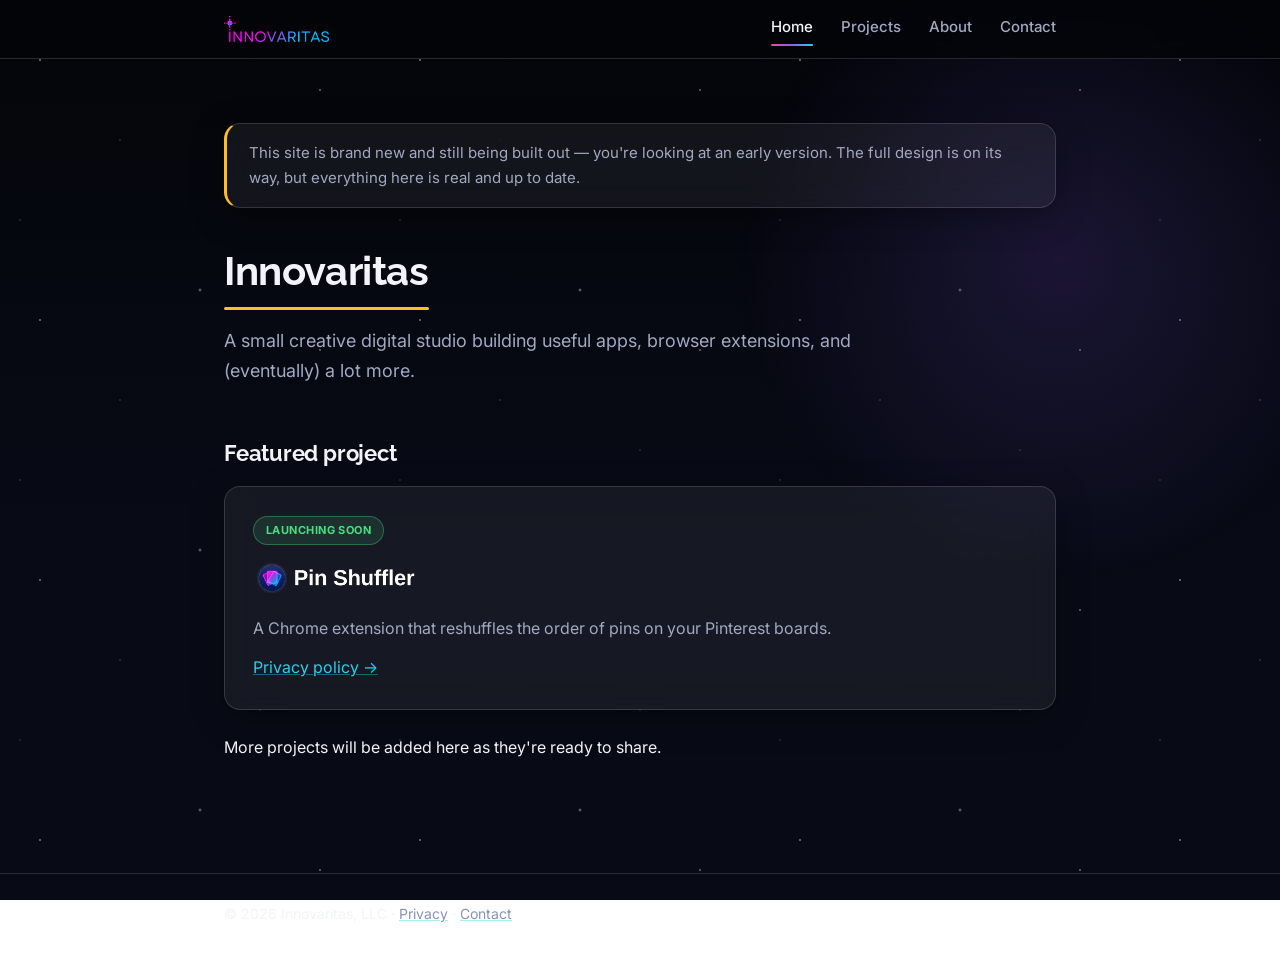
==== index.html @ 0e757f3b "chore: initial commit — Innovaritas marketing site Static site: home, about, projects, contact, and " ====
<!DOCTYPE html>
<html lang="en">
<head>
  <meta charset="UTF-8" />
  <meta name="viewport" content="width=device-width, initial-scale=1.0" />
  <meta name="description" content="Innovaritas — a small creative digital studio building apps, browser extensions, and more." />
  <title>Innovaritas</title>
  <link rel="icon" type="image/png" href="/assets/favicon-32.png" />
  <link rel="apple-touch-icon" href="/assets/favicon.png" />
  <link rel="preconnect" href="https://fonts.googleapis.com" />
  <link rel="preconnect" href="https://fonts.gstatic.com" crossorigin />
  <link href="https://fonts.googleapis.com/css2?family=Inter:wght@400;500;600;700&family=Raleway:wght@600;700;800&display=swap" rel="stylesheet" />
  <link rel="stylesheet" href="/assets/style.css" />
</head>
<body>

  <a href="#main-content" class="skip-link">Skip to main content</a>

  <header class="site-header">
    <div class="wrap">
      <a class="logo" href="/"><img src="/assets/logo.png" alt="Innovaritas" /></a>
      <nav class="site-nav">
        <a href="/" class="active" aria-current="page">Home</a>
        <a href="/projects.html">Projects</a>
        <a href="/about.html">About</a>
        <a href="/contact.html">Contact</a>
      </nav>
    </div>
  </header>

  <main id="main-content">
    <div class="wrap">

      <div class="notice">
        This site is brand new and still being built out — you're looking at an early version. The full design is on its way, but everything here is real and up to date.
      </div>

      <h1 class="hero-title">Innovaritas</h1>
      <p class="lede">A small creative digital studio building useful apps, browser extensions, and (eventually) a lot more.</p>

      <h2>Featured project</h2>
      <div class="card">
        <span class="badge live">Launching soon</span>
        <h3 class="sr-only">Pin Shuffler</h3>
        <img src="/assets/pin-shuffler-lockup.png" alt="Pin Shuffler" class="project-logo" />
        <p>A Chrome extension that reshuffles the order of pins on your Pinterest boards.</p>
        <p><a href="/privacy/pin-shuffler.html">Privacy policy →</a></p>
      </div>

      <p>More projects will be added here as they're ready to share.</p>

    </div>
  </main>

  <footer class="site-footer">
    <div class="wrap">
      <p>© 2026 Innovaritas, LLC · <a href="/privacy/pin-shuffler.html">Privacy</a> · <a href="/contact.html">Contact</a></p>
    </div>
  </footer>

</body>
</html>
---- assets/style.css ----
/* Innovaritas site stylesheet — dark / futuristic / glassmorphism theme.
   Colors and type are the confirmed brand system:
   gradient magenta -> purple -> cyan, deep navy background,
   frosted-glass cards, Raleway headings + Inter body. */

:root {
  --magenta: #ec4899;
  --purple: #8b5cf6;
  --cyan: #22d3ee;
  --grad: linear-gradient(90deg, var(--magenta), var(--purple), var(--cyan));

  --bg-top: #030509;
  --bg-bottom: #080b16;

  --yellow: #fbbf24;
  --green: #4ade80;
  --orange: #fb923c;
  --red: #f43f5e;

  --text: #f3f4fa;
  --muted: #a3a8c2;
  /* Slightly lighter than the original design-system value so footer/meta
     text still clears WCAG AA (4.5:1) contrast when it sits on a glass
     card, not just on the plain background. */
  --muted-soft: #8991b8;

  --glass-bg: rgba(255, 255, 255, 0.06);
  --glass-bg-strong: rgba(255, 255, 255, 0.09);
  --glass-border: rgba(255, 255, 255, 0.14);

  --max-width: 880px;
  --radius: 16px;
}

* {
  box-sizing: border-box;
}

html {
  scroll-behavior: smooth;
}

/* Respect the OS-level "reduce motion" preference: turn off smooth
   scrolling and hover/transition animation for anyone who has that on. */
@media (prefers-reduced-motion: reduce) {
  html {
    scroll-behavior: auto;
  }

  * {
    animation-duration: 0.001ms !important;
    animation-iteration-count: 1 !important;
    transition-duration: 0.001ms !important;
    scroll-behavior: auto !important;
  }
}

/* Visible keyboard-focus ring, styled to match the brand instead of
   relying on (and possibly fighting with) each browser's default. Only
   shows for keyboard/assistive-tech focus, not mouse clicks. */
a:focus-visible,
button:focus-visible {
  outline: 2px solid var(--cyan);
  outline-offset: 3px;
  border-radius: 2px;
}

/* "Skip to content" link: invisible until a keyboard user tabs to it,
   then it jumps straight past the header/nav to the main content. */
.skip-link {
  position: absolute;
  left: 16px;
  top: -60px;
  z-index: 100;
  background: var(--bg-bottom);
  color: var(--text);
  border: 1px solid var(--glass-border);
  padding: 10px 18px;
  border-radius: 8px;
  text-decoration: none;
  font-size: 14px;
  font-weight: 600;
  transition: top 0.2s ease;
}

.skip-link:focus {
  top: 16px;
}

body {
  margin: 0;
  font-family: "Inter", -apple-system, BlinkMacSystemFont, "Segoe UI", Roboto, sans-serif;
  color: var(--text);
  background: linear-gradient(180deg, var(--bg-top), var(--bg-bottom) 60%);
  background-attachment: fixed;
  line-height: 1.7;
  min-height: 100vh;
  position: relative;
}

/* Starfield: layered soft dots, tiled, fixed behind all content */
body::before {
  content: "";
  position: fixed;
  inset: 0;
  z-index: -1;
  pointer-events: none;
  background-image:
    radial-gradient(1.5px 1.5px at 40px 60px, rgba(255, 255, 255, 0.9), transparent),
    radial-gradient(1px 1px at 120px 140px, rgba(255, 255, 255, 0.6), transparent),
    radial-gradient(2px 2px at 200px 30px, rgba(255, 255, 255, 0.7), transparent),
    radial-gradient(1px 1px at 260px 190px, rgba(255, 255, 255, 0.5), transparent),
    radial-gradient(1.5px 1.5px at 320px 90px, rgba(255, 255, 255, 0.8), transparent),
    radial-gradient(1px 1px at 20px 220px, rgba(255, 255, 255, 0.5), transparent);
  background-repeat: repeat;
  background-size: 380px 260px;
  opacity: 0.7;
}

/* Soft gradient glow accent, purely decorative */
body::after {
  content: "";
  position: fixed;
  top: -10%;
  right: -10%;
  z-index: -1;
  width: 60vw;
  height: 60vw;
  max-width: 700px;
  max-height: 700px;
  background: radial-gradient(circle, rgba(139, 92, 246, 0.16), transparent 65%);
  pointer-events: none;
}

.wrap {
  max-width: var(--max-width);
  margin: 0 auto;
  padding: 0 24px;
}

h1, h2, h3, h4 {
  font-family: "Raleway", "Inter", sans-serif;
  font-weight: 700;
  letter-spacing: -0.01em;
  margin: 0 0 16px;
  color: var(--text);
}

/* ---------- Header ---------- */

header.site-header {
  position: sticky;
  top: 0;
  z-index: 20;
  background: rgba(3, 5, 9, 0.75);
  backdrop-filter: blur(14px);
  -webkit-backdrop-filter: blur(14px);
  border-bottom: 1px solid var(--glass-border);
}

header.site-header .wrap {
  display: flex;
  align-items: center;
  justify-content: space-between;
  flex-wrap: wrap;
  gap: 12px;
  padding-top: 14px;
  padding-bottom: 14px;
}

.logo {
  display: flex;
  align-items: center;
}

.logo img {
  height: 26px;
  width: auto;
  display: block;
}

nav.site-nav {
  display: flex;
  gap: 28px;
  flex-wrap: wrap;
}

nav.site-nav a {
  color: var(--muted);
  text-decoration: none;
  font-size: 15px;
  font-weight: 500;
  position: relative;
  padding-bottom: 4px;
  transition: color 0.2s ease;
}

nav.site-nav a:hover {
  color: var(--text);
}

nav.site-nav a.active {
  color: var(--text);
}

nav.site-nav a.active::after {
  content: "";
  position: absolute;
  left: 0;
  right: 0;
  bottom: -2px;
  height: 2px;
  border-radius: 2px;
  background: var(--grad);
}

/* ---------- Main content ---------- */

main {
  padding: 64px 0 96px;
  position: relative;
  z-index: 1;
}

h1 {
  font-size: 40px;
  line-height: 1.15;
  color: var(--text);
  display: inline-block;
  position: relative;
  padding-bottom: 16px;
}

h1::after {
  content: "";
  position: absolute;
  left: 0;
  right: 0;
  bottom: 0;
  height: 3px;
  border-radius: 2px;
  background: var(--grad);
}

/* Used only for the homepage hero title: white text, yellow underline. */
h1.hero-title {
  color: var(--text);
}

h1.hero-title::after {
  background: var(--yellow);
}

h2 {
  font-size: 22px;
  margin: 48px 0 14px;
}

h3 {
  font-size: 19px;
  margin: 0 0 8px;
}

p {
  margin: 0 0 16px;
  color: var(--text);
}

.lede {
  font-size: 18px;
  color: var(--muted);
  max-width: 60ch;
}

a {
  color: var(--cyan);
  text-decoration-color: rgba(34, 211, 238, 0.4);
}

a:hover {
  text-decoration-color: currentColor;
}

/* ---------- Glass components ---------- */

.card,
.notice {
  background: var(--glass-bg);
  border: 1px solid var(--glass-border);
  border-radius: var(--radius);
  backdrop-filter: blur(16px);
  -webkit-backdrop-filter: blur(16px);
  box-shadow: 0 8px 32px rgba(0, 0, 0, 0.35);
}

.card {
  padding: 28px;
  margin-bottom: 24px;
  transition: transform 0.2s ease, background 0.2s ease, border-color 0.2s ease;
}

.card:hover {
  background: var(--glass-bg-strong);
  border-color: rgba(255, 255, 255, 0.22);
  transform: translateY(-2px);
}

.card h3 {
  margin-top: 4px;
}

.project-logo {
  height: 38px;
  width: auto;
  display: block;
  margin: 2px 0 18px;
}

/* Visually hidden but still readable by screen readers — used when a
   heading's text is already shown as part of a logo image. */
.sr-only {
  position: absolute;
  width: 1px;
  height: 1px;
  padding: 0;
  margin: -1px;
  overflow: hidden;
  clip: rect(0, 0, 0, 0);
  white-space: nowrap;
  border: 0;
}

.card-head h3 {
  margin-top: 0;
}

.card p {
  color: var(--muted);
  margin-bottom: 12px;
}

.card p:last-child {
  margin-bottom: 0;
}

.notice {
  padding: 16px 22px;
  color: var(--muted);
  font-size: 15px;
  margin-bottom: 40px;
  border-left: 3px solid var(--yellow);
}

.badge {
  display: inline-block;
  font-size: 11px;
  font-weight: 700;
  letter-spacing: 0.04em;
  text-transform: uppercase;
  padding: 4px 12px;
  border-radius: 999px;
  margin-bottom: 12px;
  border: 1px solid transparent;
}

.badge.live {
  color: var(--green);
  background: rgba(74, 222, 128, 0.12);
  border-color: rgba(74, 222, 128, 0.35);
}

.badge.dev {
  color: var(--orange);
  background: rgba(251, 146, 60, 0.12);
  border-color: rgba(251, 146, 60, 0.35);
}

.badge.soon {
  color: var(--yellow);
  background: rgba(251, 191, 36, 0.12);
  border-color: rgba(251, 191, 36, 0.35);
}

.crumb {
  font-size: 14px;
  color: var(--muted-soft);
  margin-bottom: 24px;
}

.crumb a {
  color: var(--muted-soft);
  text-decoration: underline;
}

ul.plain {
  padding-left: 20px;
}

ul.plain li {
  margin-bottom: 8px;
  color: var(--text);
}

/* ---------- Long-form / policy content ---------- */

code {
  background: rgba(255, 255, 255, 0.08);
  padding: 1px 6px;
  border-radius: 4px;
  font-size: 0.9em;
  color: var(--text);
}

hr {
  border: none;
  border-top: 1px solid var(--glass-border);
  margin: 40px 0 20px;
}

.meta {
  color: var(--muted-soft);
  font-size: 14px;
}

.policy ul {
  padding-left: 22px;
}

.policy li {
  margin-bottom: 10px;
  color: var(--text);
}

.policy h2:first-of-type {
  margin-top: 8px;
}

/* ---------- Footer ---------- */

footer.site-footer {
  position: relative;
  z-index: 1;
  border-top: 1px solid var(--glass-border);
  padding: 28px 0;
  color: var(--muted-soft);
  font-size: 14px;
}

footer.site-footer a {
  color: var(--muted-soft);
}

footer.site-footer a:hover {
  color: var(--muted);
}

/* ---------- Responsive ---------- */

@media (max-width: 640px) {
  h1 {
    font-size: 32px;
  }

  main {
    padding: 44px 0 72px;
  }

  header.site-header .wrap {
    justify-content: center;
    text-align: center;
  }

  nav.site-nav {
    justify-content: center;
    gap: 18px;
  }
}

/* ---------- Contact form ---------- */

.contact-form .field {
  margin-bottom: 20px;
}

/* Labels use full --text rather than --muted so they stay well clear of
   the WCAG AA 4.5:1 bar against the glass card behind them. */
.contact-form label {
  display: block;
  margin-bottom: 6px;
  font-size: 14px;
  font-weight: 600;
  color: var(--text);
}

.contact-form input,
.contact-form textarea {
  width: 100%;
  box-sizing: border-box;
  padding: 12px 14px;
  font-family: inherit;
  font-size: 16px;
  line-height: 1.5;
  color: var(--text);
  background: rgba(255, 255, 255, 0.04);
  border: 1px solid var(--glass-border);
  border-radius: 10px;
  transition: border-color 0.2s ease, background 0.2s ease;
}

.contact-form textarea {
  resize: vertical;
  min-height: 140px;
}

/* --muted-soft is the lightest tone that still clears AA; anything dimmer
   makes placeholder text fail contrast on this background. */
.contact-form input::placeholder,
.contact-form textarea::placeholder {
  color: var(--muted-soft);
}

/* Plain :focus, not :focus-visible — text fields warrant a visible focus
   indicator for mouse users too, not only keyboard navigation. */
.contact-form input:focus,
.contact-form textarea:focus {
  outline: 2px solid var(--cyan);
  outline-offset: 2px;
  border-color: transparent;
  background: rgba(255, 255, 255, 0.07);
}

.btn {
  display: inline-block;
  padding: 13px 30px;
  font-family: inherit;
  font-size: 15px;
  font-weight: 700;
  color: #0b0616;
  background: var(--grad);
  border: 0;
  border-radius: 10px;
  cursor: pointer;
  transition: transform 0.2s ease, filter 0.2s ease;
}

.btn:hover {
  filter: brightness(1.1);
  transform: translateY(-2px);
}

/* Honeypot: hidden from everyone. Bots fill it in and get discarded;
   the field is also aria-hidden and untabbable in the markup so it is
   never announced to or reachable by assistive tech. */
.hp {
  display: none;
}
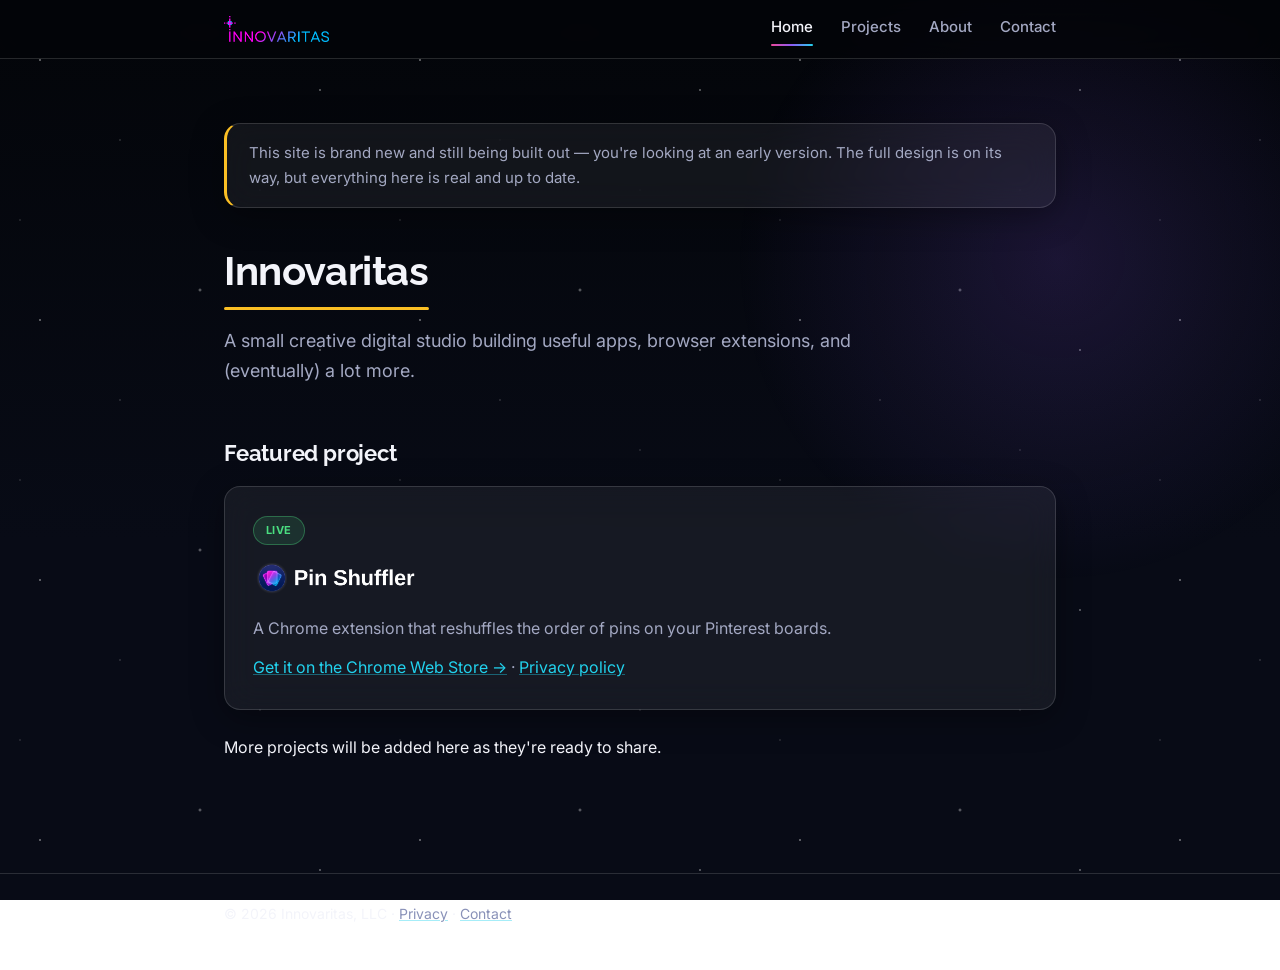
==== commit 460b839e: "Mark Pin Shuffler as live and link to the Chrome Web Store Pin Shuffler's Chrome Web Store listing i" ====
--- a/index.html
+++ b/index.html
@@ -40,11 +40,11 @@
 
       <h2>Featured project</h2>
       <div class="card">
-        <span class="badge live">Launching soon</span>
+        <span class="badge live">Live</span>
         <h3 class="sr-only">Pin Shuffler</h3>
         <img src="/assets/pin-shuffler-lockup.png" alt="Pin Shuffler" class="project-logo" />
         <p>A Chrome extension that reshuffles the order of pins on your Pinterest boards.</p>
-        <p><a href="/privacy/pin-shuffler.html">Privacy policy →</a></p>
+        <p><a href="https://chromewebstore.google.com/detail/pin-shuffler/cihfjcnmcliibgcleihgeoeennnggopk">Get it on the Chrome Web Store →</a> · <a href="/privacy/pin-shuffler.html">Privacy policy</a></p>
       </div>
 
       <p>More projects will be added here as they're ready to share.</p>
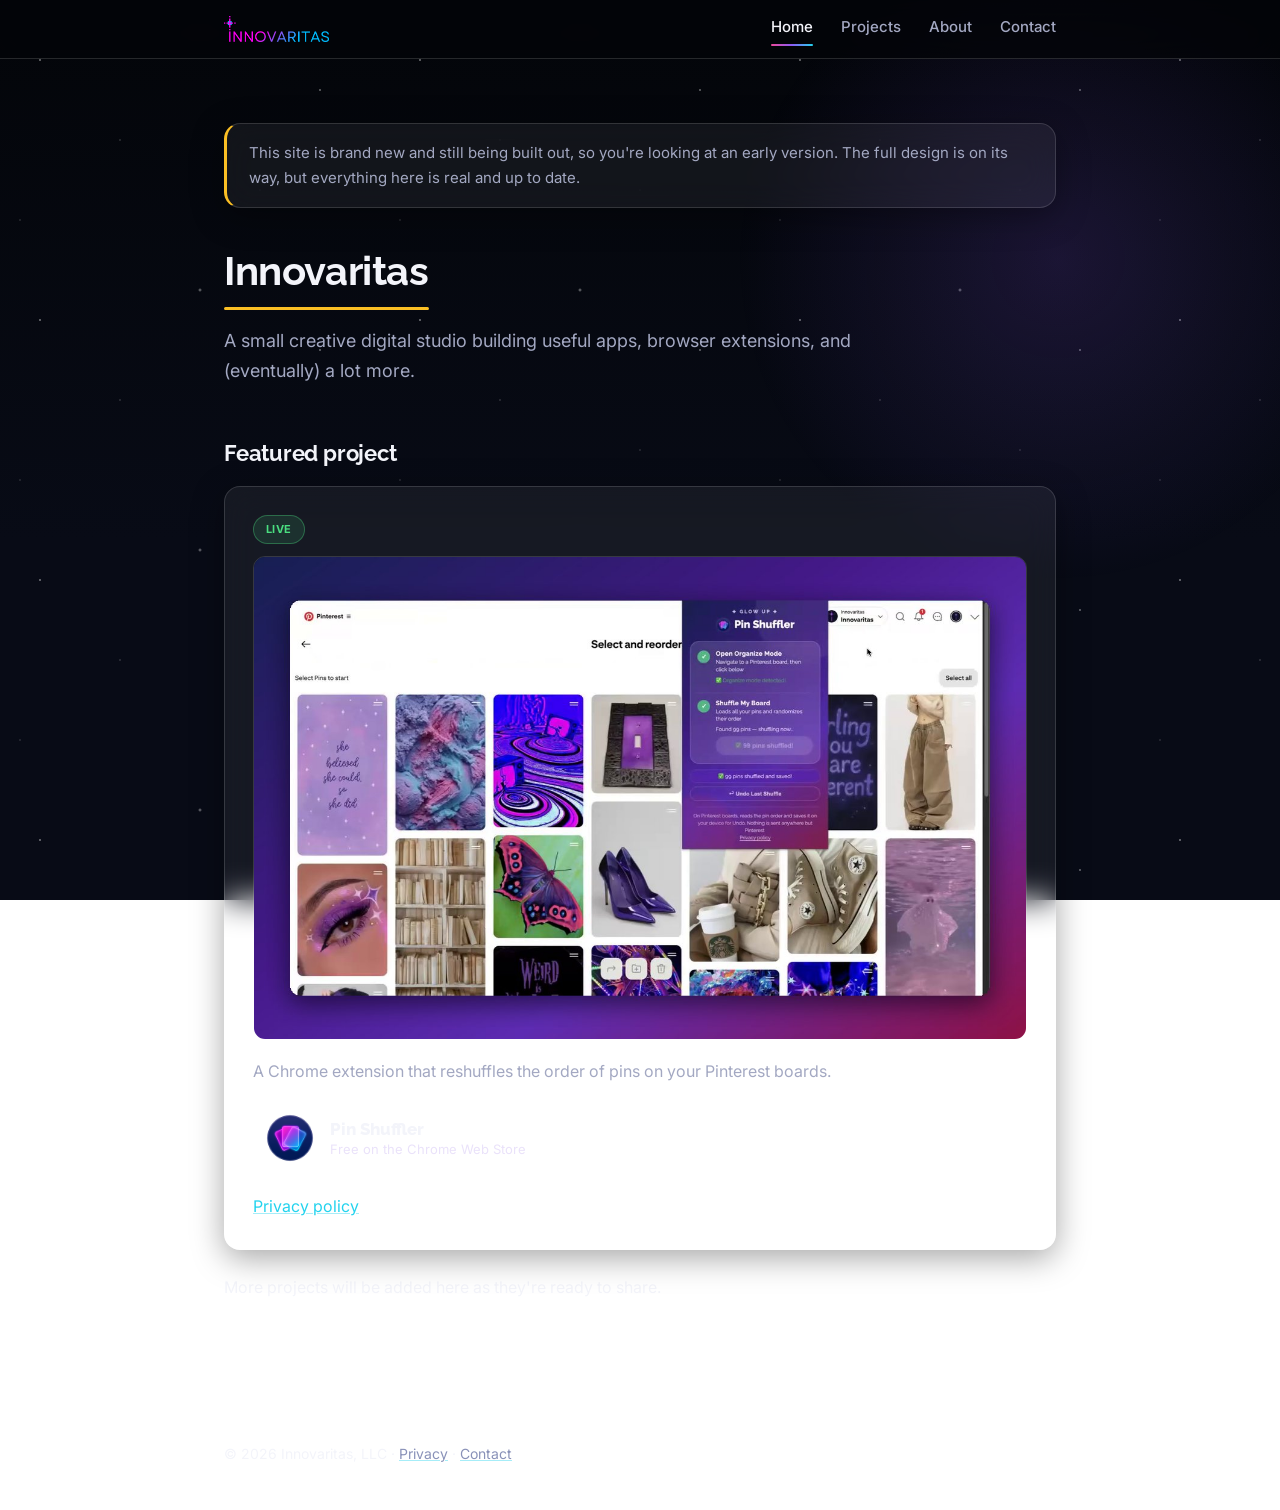
==== commit a5afb8ef: "Add Chrome Web Store CTA pill and screenshot to Pin Shuffler card; copy polish - Replace the plain w" ====
--- a/index.html
+++ b/index.html
@@ -3,7 +3,7 @@
 <head>
   <meta charset="UTF-8" />
   <meta name="viewport" content="width=device-width, initial-scale=1.0" />
-  <meta name="description" content="Innovaritas — a small creative digital studio building apps, browser extensions, and more." />
+  <meta name="description" content="Innovaritas is a small creative digital studio building apps, browser extensions, and more." />
   <title>Innovaritas</title>
   <link rel="icon" type="image/png" href="/assets/favicon-32.png" />
   <link rel="apple-touch-icon" href="/assets/favicon.png" />
@@ -32,7 +32,7 @@
     <div class="wrap">
 
       <div class="notice">
-        This site is brand new and still being built out — you're looking at an early version. The full design is on its way, but everything here is real and up to date.
+        This site is brand new and still being built out, so you're looking at an early version. The full design is on its way, but everything here is real and up to date.
       </div>
 
       <h1 class="hero-title">Innovaritas</h1>
@@ -42,9 +42,16 @@
       <div class="card">
         <span class="badge live">Live</span>
         <h3 class="sr-only">Pin Shuffler</h3>
-        <img src="/assets/pin-shuffler-lockup.png" alt="Pin Shuffler" class="project-logo" />
+        <img src="/assets/pin-shuffler-screenshot.jpg" alt="The Pin Shuffler extension open over a Pinterest board, showing a confirmation that 99 pins were shuffled and saved, with an Undo option." class="screenshot" width="1280" height="800" loading="lazy" />
         <p>A Chrome extension that reshuffles the order of pins on your Pinterest boards.</p>
-        <p><a href="https://chromewebstore.google.com/detail/pin-shuffler/cihfjcnmcliibgcleihgeoeennnggopk">Get it on the Chrome Web Store →</a> · <a href="/privacy/pin-shuffler.html">Privacy policy</a></p>
+        <a class="cta-pill" href="https://chromewebstore.google.com/detail/pin-shuffler/cihfjcnmcliibgcleihgeoeennnggopk">
+          <img src="/assets/pin-shuffler-icon.png" alt="" class="cta-pill-icon" />
+          <span class="cta-pill-text">
+            <span class="cta-pill-title">Pin Shuffler</span>
+            <span class="cta-pill-sub">Free on the Chrome Web Store</span>
+          </span>
+        </a>
+        <p><a href="/privacy/pin-shuffler.html">Privacy policy</a></p>
       </div>
 
       <p>More projects will be added here as they're ready to share.</p>
--- a/assets/style.css
+++ b/assets/style.css
@@ -316,6 +316,63 @@
   margin: 2px 0 18px;
 }
 
+/* CTA pill: glass "badge button" matching the Pin Shuffler Pinterest
+   marketing pins (icon + name + store line, rounded-full glass card). */
+.cta-pill {
+  display: inline-flex;
+  align-items: center;
+  gap: 14px;
+  padding: 10px 22px 10px 10px;
+  margin: 4px 0 18px;
+  border-radius: 999px;
+  background: rgba(255, 255, 255, 0.08);
+  border: 1px solid rgba(255, 255, 255, 0.28);
+  backdrop-filter: blur(16px);
+  -webkit-backdrop-filter: blur(16px);
+  text-decoration: none;
+  transition: background 0.2s ease, border-color 0.2s ease, transform 0.2s ease;
+}
+
+.cta-pill:hover {
+  background: rgba(255, 255, 255, 0.14);
+  border-color: rgba(255, 255, 255, 0.42);
+  transform: translateY(-2px);
+}
+
+.cta-pill-icon {
+  width: 52px;
+  height: 52px;
+  flex-shrink: 0;
+  display: block;
+}
+
+.cta-pill-text {
+  display: flex;
+  flex-direction: column;
+  line-height: 1.35;
+}
+
+.cta-pill-title {
+  font-family: "Raleway", "Inter", sans-serif;
+  font-weight: 800;
+  font-size: 17px;
+  color: var(--text);
+}
+
+.cta-pill-sub {
+  font-size: 13px;
+  color: #EAE2FA;
+}
+
+.screenshot {
+  display: block;
+  width: 100%;
+  height: auto;
+  border-radius: 12px;
+  border: 1px solid var(--glass-border);
+  margin: 4px 0 18px;
+}
+
 /* Visually hidden but still readable by screen readers — used when a
    heading's text is already shown as part of a logo image. */
 .sr-only {
@@ -352,7 +409,8 @@
 }
 
 .badge {
-  display: inline-block;
+  display: block;
+  width: fit-content;
   font-size: 11px;
   font-weight: 700;
   letter-spacing: 0.04em;
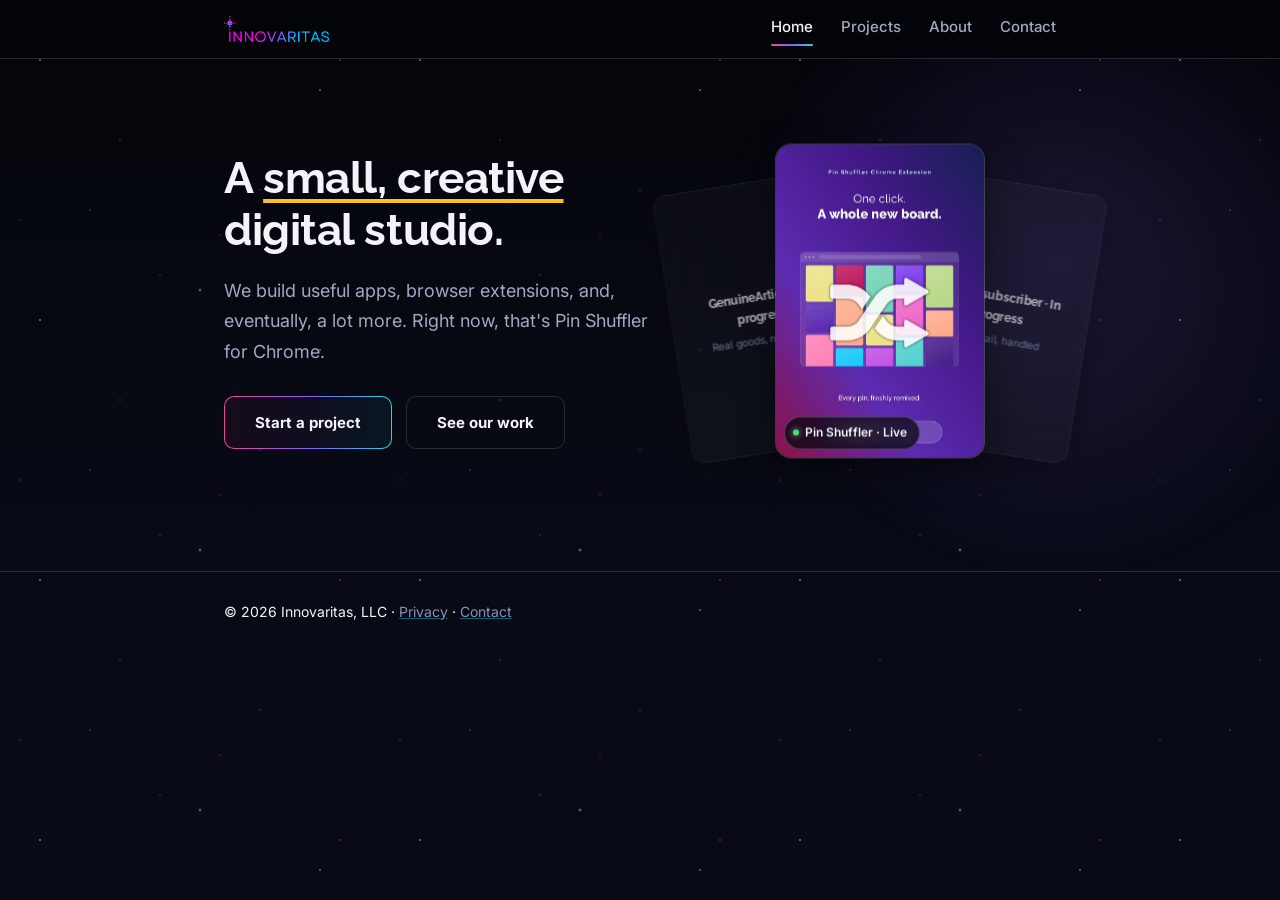
==== commit b5a4ece5: "Redesign homepage hero with interactive card switcher; site cleanup Rebuilds the homepage hero as a " ====
--- a/index.html
+++ b/index.html
@@ -31,30 +31,33 @@
   <main id="main-content">
     <div class="wrap">
 
-      <div class="notice">
-        This site is brand new and still being built out, so you're looking at an early version. The full design is on its way, but everything here is real and up to date.
-      </div>
-
-      <h1 class="hero-title">Innovaritas</h1>
-      <p class="lede">A small creative digital studio building useful apps, browser extensions, and (eventually) a lot more.</p>
-
-      <h2>Featured project</h2>
-      <div class="card">
-        <span class="badge live">Live</span>
-        <h3 class="sr-only">Pin Shuffler</h3>
-        <img src="/assets/pin-shuffler-screenshot.jpg" alt="The Pin Shuffler extension open over a Pinterest board, showing a confirmation that 99 pins were shuffled and saved, with an Undo option." class="screenshot" width="1280" height="800" loading="lazy" />
-        <p>A Chrome extension that reshuffles the order of pins on your Pinterest boards.</p>
-        <a class="cta-pill" href="https://chromewebstore.google.com/detail/pin-shuffler/cihfjcnmcliibgcleihgeoeennnggopk">
-          <img src="/assets/pin-shuffler-icon.png" alt="" class="cta-pill-icon" />
-          <span class="cta-pill-text">
-            <span class="cta-pill-title">Pin Shuffler</span>
-            <span class="cta-pill-sub">Free on the Chrome Web Store</span>
-          </span>
-        </a>
-        <p><a href="/privacy/pin-shuffler.html">Privacy policy</a></p>
-      </div>
-
-      <p>More projects will be added here as they're ready to share.</p>
+      <section class="hero-grid">
+        <div class="hero-copy">
+          <h1 class="hero-heading">A <span class="hero-underline">small, creative</span><br />digital studio.</h1>
+          <p class="lede">We build useful apps, browser extensions, and, eventually, a lot more. Right now, that's Pin Shuffler for Chrome.</p>
+          <div class="hero-cta-row">
+            <a class="btn" href="/contact.html">Start a project</a>
+            <a class="btn btn-secondary" href="/projects.html">See our work</a>
+          </div>
+        </div>
+        <div class="hero-stack" role="group" aria-label="Innovaritas projects">
+          <button type="button" class="stack-card stack-ghost" data-project="genuine-article" data-pos="left">
+            <span class="ghost-name">GenuineArticle &middot; In progress</span>
+            <span class="ghost-tagline">Real goods, not AI slop</span>
+            <span class="sr-only stack-hint">View project</span>
+          </button>
+          <button type="button" class="stack-card stack-live" data-project="pin-shuffler" data-pos="center" data-href="https://chromewebstore.google.com/detail/pin-shuffler/cihfjcnmcliibgcleihgeoeennnggopk">
+            <img src="/assets/pin-shuffler-pin.jpg" alt="" width="640" height="960" loading="lazy" />
+            <span class="stack-caption"><span class="dot"></span>Pin Shuffler &middot; Live</span>
+            <span class="sr-only stack-hint">Open project</span>
+          </button>
+          <button type="button" class="stack-card stack-ghost" data-project="the-unsubscriber" data-pos="right">
+            <span class="ghost-name">The Unsubscriber &middot; In progress</span>
+            <span class="ghost-tagline">Junk mail, handled</span>
+            <span class="sr-only stack-hint">View project</span>
+          </button>
+        </div>
+      </section>
 
     </div>
   </main>
@@ -65,5 +68,6 @@
     </div>
   </footer>
 
+  <script src="/assets/hero-stack.js" defer></script>
 </body>
 </html>
--- a/assets/style.css
+++ b/assets/style.css
@@ -111,7 +111,11 @@
     radial-gradient(2px 2px at 200px 30px, rgba(255, 255, 255, 0.7), transparent),
     radial-gradient(1px 1px at 260px 190px, rgba(255, 255, 255, 0.5), transparent),
     radial-gradient(1.5px 1.5px at 320px 90px, rgba(255, 255, 255, 0.8), transparent),
-    radial-gradient(1px 1px at 20px 220px, rgba(255, 255, 255, 0.5), transparent);
+    radial-gradient(1px 1px at 20px 220px, rgba(255, 255, 255, 0.5), transparent),
+    radial-gradient(1.5px 1.5px at 340px 60px, rgba(251, 191, 36, 0.55), transparent),
+    radial-gradient(1.5px 1.5px at 90px 210px, rgba(74, 222, 128, 0.5), transparent),
+    radial-gradient(1.5px 1.5px at 220px 235px, rgba(236, 72, 153, 0.45), transparent),
+    radial-gradient(1.5px 1.5px at 160px 15px, rgba(34, 211, 238, 0.45), transparent);
   background-repeat: repeat;
   background-size: 380px 260px;
   opacity: 0.7;
@@ -242,15 +246,6 @@
   background: var(--grad);
 }
 
-/* Used only for the homepage hero title: white text, yellow underline. */
-h1.hero-title {
-  color: var(--text);
-}
-
-h1.hero-title::after {
-  background: var(--yellow);
-}
-
 h2 {
   font-size: 22px;
   margin: 48px 0 14px;
@@ -283,8 +278,7 @@
 
 /* ---------- Glass components ---------- */
 
-.card,
-.notice {
+.card {
   background: var(--glass-bg);
   border: 1px solid var(--glass-border);
   border-radius: var(--radius);
@@ -400,14 +394,6 @@
   margin-bottom: 0;
 }
 
-.notice {
-  padding: 16px 22px;
-  color: var(--muted);
-  font-size: 15px;
-  margin-bottom: 40px;
-  border-left: 3px solid var(--yellow);
-}
-
 .badge {
   display: block;
   width: fit-content;
@@ -512,6 +498,243 @@
   color: var(--muted);
 }
 
+/* ---------- Homepage hero ---------- */
+
+.hero-grid {
+  display: grid;
+  grid-template-columns: 1.1fr 0.9fr;
+  gap: 48px;
+  align-items: center;
+  padding: 8px 0 4px;
+}
+
+.hero-copy .hero-heading {
+  display: block;
+  font-size: 44px;
+  line-height: 1.18;
+  padding-bottom: 0;
+  margin-bottom: 20px;
+}
+
+.hero-copy .hero-heading::after {
+  content: none;
+}
+
+.hero-underline {
+  text-decoration: underline;
+  text-decoration-color: var(--yellow);
+  text-decoration-thickness: 4px;
+  text-underline-offset: 6px;
+}
+
+.hero-copy .lede {
+  max-width: 46ch;
+  margin-bottom: 28px;
+}
+
+.hero-cta-row {
+  display: flex;
+  flex-wrap: wrap;
+  gap: 14px;
+}
+
+.hero-cta-row .btn {
+  background:
+    linear-gradient(rgba(5, 7, 14, 0.92), rgba(5, 7, 14, 0.92)) padding-box,
+    var(--grad) border-box;
+  border: 1px solid transparent;
+  color: var(--text);
+}
+
+.hero-cta-row .btn:hover {
+  filter: none;
+  box-shadow: 0 10px 26px -10px rgba(139, 92, 246, 0.55);
+}
+
+.hero-cta-row .btn-secondary {
+  background: transparent;
+  border: 1px solid var(--glass-border);
+  color: var(--text);
+}
+
+.hero-cta-row .btn-secondary:hover {
+  filter: none;
+  background: rgba(255, 255, 255, 0.08);
+  border-color: rgba(255, 255, 255, 0.32);
+}
+
+/* Card stack: Pin Shuffler (live) starts centered, with the two
+   "in progress" placeholders fanned one on each side, like a hand of
+   cards. Every card is a real <button> — click (or Tab + Enter/Space) a
+   side card to bring it to the center; click the centered card again to
+   open its project, for the one card that has somewhere to go. Layout
+   defaults (data-pos) are set directly in the HTML too, so the fan still
+   looks right even if hero-stack.js fails to load; only the click
+   interaction depends on the script. */
+.hero-stack {
+  position: relative;
+  height: 340px;
+}
+
+.stack-card {
+  position: absolute;
+  top: 50%;
+  left: 50%;
+  width: 210px;
+  aspect-ratio: 2 / 3;
+  margin: 0;
+  padding: 24px;
+  border-radius: var(--radius);
+  border: 1px solid var(--glass-border);
+  background: var(--glass-bg);
+  backdrop-filter: blur(16px);
+  -webkit-backdrop-filter: blur(16px);
+  box-shadow: 0 12px 36px rgba(0, 0, 0, 0.4);
+  font: inherit;
+  color: inherit;
+  text-align: center;
+  cursor: pointer;
+  transition: transform 0.4s cubic-bezier(0.2, 0.8, 0.2, 1), opacity 0.3s ease;
+}
+
+.stack-card:focus-visible {
+  outline: 2px solid var(--cyan);
+  outline-offset: 3px;
+  border-radius: var(--radius);
+}
+
+.stack-card[data-pos="center"] {
+  transform: translate(-50%, -50%) rotate(0deg) scale(1);
+  z-index: 3;
+  opacity: 1;
+}
+
+.stack-card[data-pos="center"]:not([data-href]) {
+  cursor: default;
+}
+
+.stack-card[data-pos="left"] {
+  transform: translate(-50%, -50%) translate(-118px, 16px) rotate(-9deg) scale(0.86);
+  z-index: 1;
+  opacity: 0.75;
+}
+
+.stack-card[data-pos="right"] {
+  transform: translate(-50%, -50%) translate(118px, 16px) rotate(9deg) scale(0.86);
+  z-index: 1;
+  opacity: 0.75;
+}
+
+.stack-card[data-pos="left"]:hover,
+.stack-card[data-pos="right"]:hover,
+.stack-card[data-pos="left"]:focus-visible,
+.stack-card[data-pos="right"]:focus-visible {
+  opacity: 1;
+}
+
+.stack-live {
+  padding: 0;
+  overflow: hidden;
+}
+
+.stack-live img {
+  display: block;
+  width: 100%;
+  height: 100%;
+  object-fit: cover;
+}
+
+.stack-ghost {
+  display: flex;
+  flex-direction: column;
+  align-items: center;
+  justify-content: center;
+  gap: 6px;
+  border-style: dashed;
+  background: rgba(255, 255, 255, 0.03);
+}
+
+.stack-caption {
+  position: absolute;
+  left: 8px;
+  bottom: 8px;
+  display: inline-flex;
+  align-items: center;
+  gap: 6px;
+  padding: 5px 12px 5px 8px;
+  border-radius: 999px;
+  background: rgba(3, 5, 9, 0.72);
+  border: 1px solid rgba(255, 255, 255, 0.22);
+  backdrop-filter: blur(8px);
+  -webkit-backdrop-filter: blur(8px);
+  font-size: 12px;
+  font-weight: 600;
+  color: var(--text);
+}
+
+.stack-caption .dot {
+  width: 6px;
+  height: 6px;
+  border-radius: 50%;
+  background: var(--green);
+  box-shadow: 0 0 6px var(--green);
+}
+
+.ghost-name {
+  font-family: "Raleway", "Inter", sans-serif;
+  font-weight: 700;
+  font-size: 14px;
+  color: var(--text);
+}
+
+.ghost-tagline {
+  font-size: 12px;
+  color: var(--muted-soft);
+  line-height: 1.4;
+}
+
+@media (max-width: 760px) {
+  .hero-grid {
+    grid-template-columns: 1fr;
+    gap: 40px;
+  }
+
+  .hero-copy .hero-heading {
+    font-size: 34px;
+  }
+
+  .hero-stack {
+    height: 300px;
+  }
+
+  .stack-card {
+    width: 170px;
+  }
+
+  .stack-card[data-pos="left"] {
+    transform: translate(-50%, -50%) translate(-88px, 14px) rotate(-9deg) scale(0.86);
+  }
+
+  .stack-card[data-pos="right"] {
+    transform: translate(-50%, -50%) translate(88px, 14px) rotate(9deg) scale(0.86);
+  }
+}
+
+/* Narrow phones (and any browser zoomed in enough to reach an equivalent
+   width, per WCAG's 320px reflow checkpoint): the 760px breakpoint's fan
+   spread pushes the outer two cards partly off-screen below ~355px wide.
+   Pull the side cards in closer so all three stay fully on screen, without
+   changing anything above this width. */
+@media (max-width: 380px) {
+  .stack-card[data-pos="left"] {
+    transform: translate(-50%, -50%) translate(-64px, 14px) rotate(-9deg) scale(0.86);
+  }
+
+  .stack-card[data-pos="right"] {
+    transform: translate(-50%, -50%) translate(64px, 14px) rotate(9deg) scale(0.86);
+  }
+}
+
 /* ---------- Responsive ---------- */
 
 @media (max-width: 640px) {
@@ -598,6 +821,7 @@
   border: 0;
   border-radius: 10px;
   cursor: pointer;
+  text-decoration: none;
   transition: transform 0.2s ease, filter 0.2s ease;
 }
 
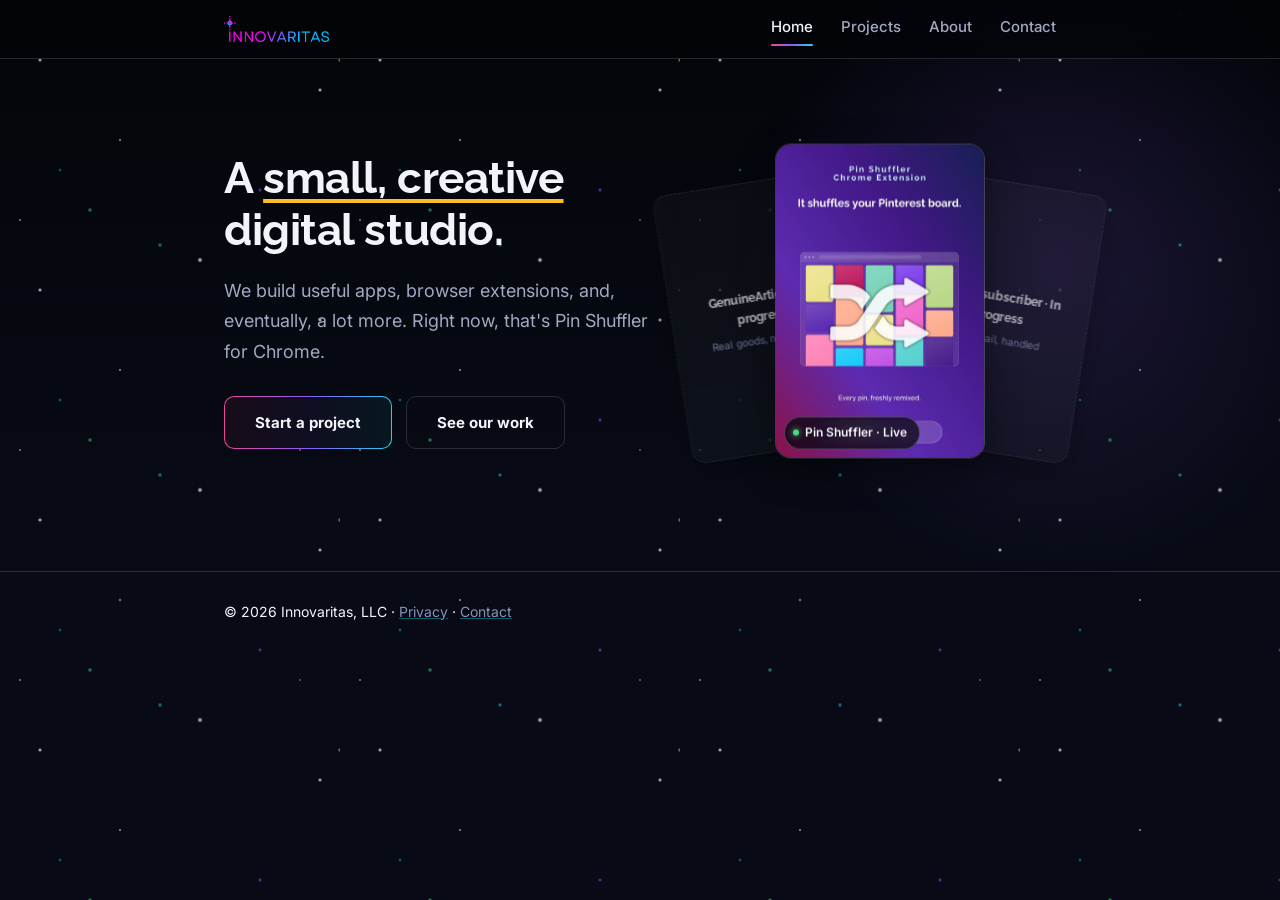
==== commit d24c2bd1: "Fix favicon: transparent corners, crisp small sizes, add favicon.ico and apple-touch-icon Replace th" ====
--- a/index.html
+++ b/index.html
@@ -5,8 +5,10 @@
   <meta name="viewport" content="width=device-width, initial-scale=1.0" />
   <meta name="description" content="Innovaritas is a small creative digital studio building apps, browser extensions, and more." />
   <title>Innovaritas</title>
-  <link rel="icon" type="image/png" href="/assets/favicon-32.png" />
-  <link rel="apple-touch-icon" href="/assets/favicon.png" />
+  <link rel="icon" href="/favicon.ico?v=2" sizes="16x16 32x32 48x48" />
+  <link rel="icon" type="image/png" href="/assets/favicon-32.png?v=2" sizes="32x32" />
+  <link rel="icon" type="image/png" href="/assets/favicon.png?v=2" sizes="512x512" />
+  <link rel="apple-touch-icon" href="/assets/apple-touch-icon.png?v=2" />
   <link rel="preconnect" href="https://fonts.googleapis.com" />
   <link rel="preconnect" href="https://fonts.gstatic.com" crossorigin />
   <link href="https://fonts.googleapis.com/css2?family=Inter:wght@400;500;600;700&family=Raleway:wght@600;700;800&display=swap" rel="stylesheet" />
--- a/assets/style.css
+++ b/assets/style.css
@@ -106,19 +106,21 @@
   z-index: -1;
   pointer-events: none;
   background-image:
-    radial-gradient(1.5px 1.5px at 40px 60px, rgba(255, 255, 255, 0.9), transparent),
-    radial-gradient(1px 1px at 120px 140px, rgba(255, 255, 255, 0.6), transparent),
-    radial-gradient(2px 2px at 200px 30px, rgba(255, 255, 255, 0.7), transparent),
-    radial-gradient(1px 1px at 260px 190px, rgba(255, 255, 255, 0.5), transparent),
-    radial-gradient(1.5px 1.5px at 320px 90px, rgba(255, 255, 255, 0.8), transparent),
-    radial-gradient(1px 1px at 20px 220px, rgba(255, 255, 255, 0.5), transparent),
-    radial-gradient(1.5px 1.5px at 340px 60px, rgba(251, 191, 36, 0.55), transparent),
-    radial-gradient(1.5px 1.5px at 90px 210px, rgba(74, 222, 128, 0.5), transparent),
-    radial-gradient(1.5px 1.5px at 220px 235px, rgba(236, 72, 153, 0.45), transparent),
-    radial-gradient(1.5px 1.5px at 160px 15px, rgba(34, 211, 238, 0.45), transparent);
+    radial-gradient(2.2px 2.2px at 40px 60px, rgba(255, 255, 255, 1), transparent),
+    radial-gradient(1.6px 1.6px at 120px 140px, rgba(255, 255, 255, 0.85), transparent),
+    radial-gradient(2.8px 2.8px at 200px 30px, rgba(255, 255, 255, 0.95), transparent),
+    radial-gradient(2.2px 2.2px at 260px 190px, rgba(139, 92, 246, 0.8), transparent),
+    radial-gradient(2.2px 2.2px at 320px 90px, rgba(255, 255, 255, 1), transparent),
+    radial-gradient(1.6px 1.6px at 20px 220px, rgba(255, 255, 255, 0.75), transparent),
+    radial-gradient(1.8px 1.8px at 60px 170px, rgba(34, 211, 238, 0.7), transparent),
+    radial-gradient(1.4px 1.4px at 300px 220px, rgba(255, 255, 255, 0.6), transparent),
+    radial-gradient(2.4px 2.4px at 340px 60px, rgba(251, 191, 36, 0.85), transparent),
+    radial-gradient(2.4px 2.4px at 90px 210px, rgba(74, 222, 128, 0.8), transparent),
+    radial-gradient(2.4px 2.4px at 220px 235px, rgba(236, 72, 153, 0.75), transparent),
+    radial-gradient(2.4px 2.4px at 160px 15px, rgba(34, 211, 238, 0.75), transparent);
   background-repeat: repeat;
-  background-size: 380px 260px;
-  opacity: 0.7;
+  background-size: 340px 230px;
+  opacity: 0.9;
 }
 
 /* Soft gradient glow accent, purely decorative */
@@ -774,6 +776,7 @@
 }
 
 .contact-form input,
+.contact-form select,
 .contact-form textarea {
   width: 100%;
   box-sizing: border-box;
@@ -788,6 +791,24 @@
   transition: border-color 0.2s ease, background 0.2s ease;
 }
 
+/* Native dropdown with a custom arrow. color-scheme: dark keeps the open
+   list readable in dark mode; the option colors cover browsers that ignore it. */
+.contact-form select {
+  appearance: none;
+  -webkit-appearance: none;
+  color-scheme: dark;
+  padding-right: 42px;
+  cursor: pointer;
+  background-image: url("data:image/svg+xml,%3Csvg xmlns='http://www.w3.org/2000/svg' width='14' height='9' viewBox='0 0 14 9' fill='none' stroke='%23f3f4fa' stroke-width='2' stroke-linecap='round' stroke-linejoin='round'%3E%3Cpath d='M1 1.5l6 6 6-6'/%3E%3C/svg%3E");
+  background-repeat: no-repeat;
+  background-position: right 16px center;
+}
+
+.contact-form select option {
+  background: #0d1120;
+  color: var(--text);
+}
+
 .contact-form textarea {
   resize: vertical;
   min-height: 140px;
@@ -803,6 +824,7 @@
 /* Plain :focus, not :focus-visible — text fields warrant a visible focus
    indicator for mouse users too, not only keyboard navigation. */
 .contact-form input:focus,
+.contact-form select:focus,
 .contact-form textarea:focus {
   outline: 2px solid var(--cyan);
   outline-offset: 2px;
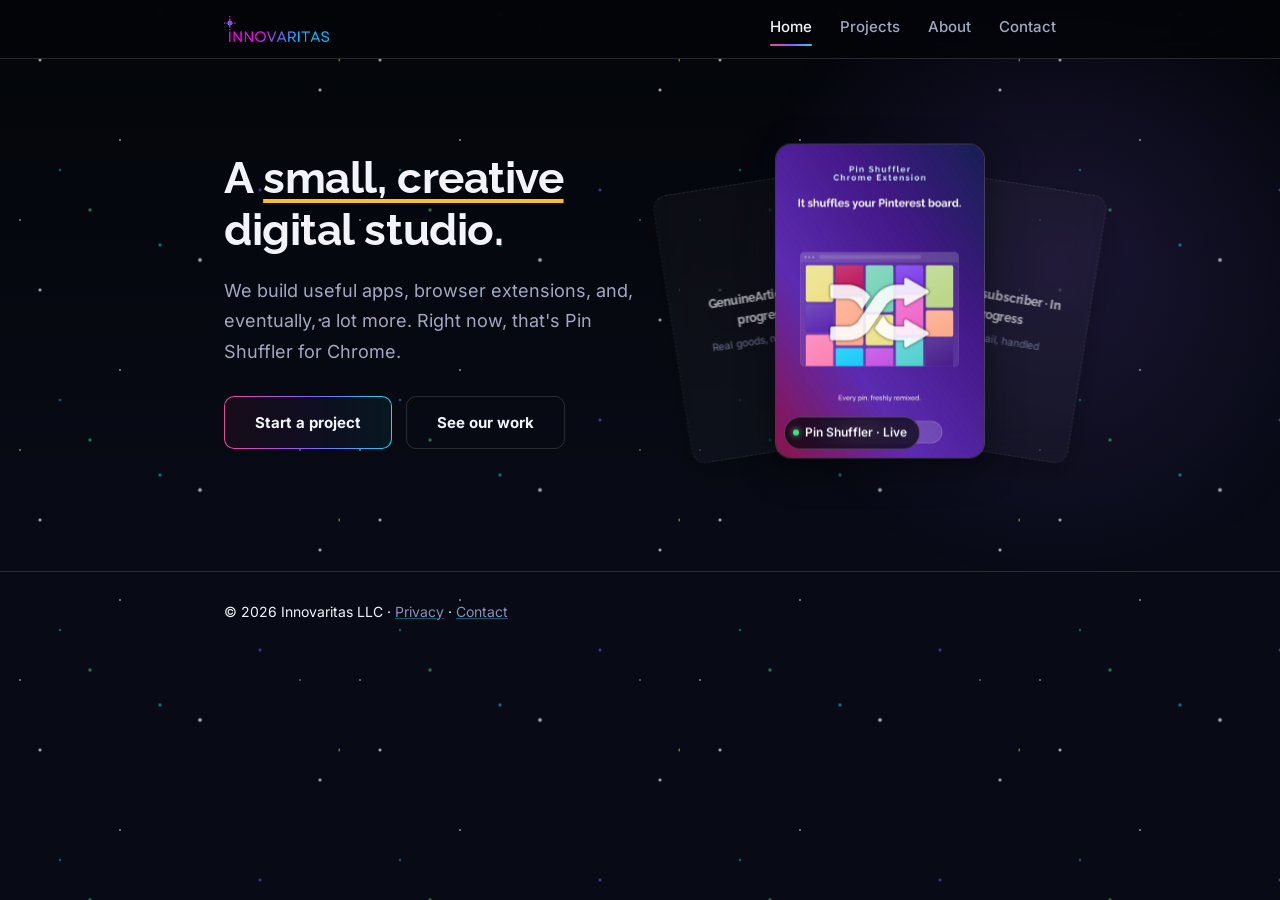
==== commit 119f48ad: "Add privacy policy pages, self-host fonts, and update footers - Add /privacy/ index, website policy," ====
--- a/index.html
+++ b/index.html
@@ -9,9 +9,6 @@
   <link rel="icon" type="image/png" href="/assets/favicon-32.png?v=2" sizes="32x32" />
   <link rel="icon" type="image/png" href="/assets/favicon.png?v=2" sizes="512x512" />
   <link rel="apple-touch-icon" href="/assets/apple-touch-icon.png?v=2" />
-  <link rel="preconnect" href="https://fonts.googleapis.com" />
-  <link rel="preconnect" href="https://fonts.gstatic.com" crossorigin />
-  <link href="https://fonts.googleapis.com/css2?family=Inter:wght@400;500;600;700&family=Raleway:wght@600;700;800&display=swap" rel="stylesheet" />
   <link rel="stylesheet" href="/assets/style.css" />
 </head>
 <body>
@@ -66,7 +63,7 @@
 
   <footer class="site-footer">
     <div class="wrap">
-      <p>© 2026 Innovaritas, LLC · <a href="/privacy/pin-shuffler.html">Privacy</a> · <a href="/contact.html">Contact</a></p>
+      <p>© 2026 Innovaritas LLC · <a href="/privacy/">Privacy</a> · <a href="/contact.html">Contact</a></p>
     </div>
   </footer>
 
--- a/assets/style.css
+++ b/assets/style.css
@@ -2,6 +2,65 @@
    Colors and type are the confirmed brand system:
    gradient magenta -> purple -> cyan, deep navy background,
    frosted-glass cards, Raleway headings + Inter body. */
+
+/* Self-hosted fonts (latin subset, from Fontsource 5.3.0). Licenses: assets/fonts/*-OFL-LICENSE.txt */
+@font-face {
+  font-family: "Inter";
+  font-style: normal;
+  font-weight: 400;
+  font-display: swap;
+  src: url("/assets/fonts/inter-latin-400-normal.woff2") format("woff2");
+  unicode-range: U+0000-00FF,U+0131,U+0152-0153,U+02BB-02BC,U+02C6,U+02DA,U+02DC,U+0304,U+0308,U+0329,U+2000-206F,U+20AC,U+2122,U+2191,U+2193,U+2212,U+2215,U+FEFF,U+FFFD;
+}
+@font-face {
+  font-family: "Inter";
+  font-style: normal;
+  font-weight: 500;
+  font-display: swap;
+  src: url("/assets/fonts/inter-latin-500-normal.woff2") format("woff2");
+  unicode-range: U+0000-00FF,U+0131,U+0152-0153,U+02BB-02BC,U+02C6,U+02DA,U+02DC,U+0304,U+0308,U+0329,U+2000-206F,U+20AC,U+2122,U+2191,U+2193,U+2212,U+2215,U+FEFF,U+FFFD;
+}
+@font-face {
+  font-family: "Inter";
+  font-style: normal;
+  font-weight: 600;
+  font-display: swap;
+  src: url("/assets/fonts/inter-latin-600-normal.woff2") format("woff2");
+  unicode-range: U+0000-00FF,U+0131,U+0152-0153,U+02BB-02BC,U+02C6,U+02DA,U+02DC,U+0304,U+0308,U+0329,U+2000-206F,U+20AC,U+2122,U+2191,U+2193,U+2212,U+2215,U+FEFF,U+FFFD;
+}
+@font-face {
+  font-family: "Inter";
+  font-style: normal;
+  font-weight: 700;
+  font-display: swap;
+  src: url("/assets/fonts/inter-latin-700-normal.woff2") format("woff2");
+  unicode-range: U+0000-00FF,U+0131,U+0152-0153,U+02BB-02BC,U+02C6,U+02DA,U+02DC,U+0304,U+0308,U+0329,U+2000-206F,U+20AC,U+2122,U+2191,U+2193,U+2212,U+2215,U+FEFF,U+FFFD;
+}
+@font-face {
+  font-family: "Raleway";
+  font-style: normal;
+  font-weight: 600;
+  font-display: swap;
+  src: url("/assets/fonts/raleway-latin-600-normal.woff2") format("woff2");
+  unicode-range: U+0000-00FF,U+0131,U+0152-0153,U+02BB-02BC,U+02C6,U+02DA,U+02DC,U+0304,U+0308,U+0329,U+2000-206F,U+20AC,U+2122,U+2191,U+2193,U+2212,U+2215,U+FEFF,U+FFFD;
+}
+@font-face {
+  font-family: "Raleway";
+  font-style: normal;
+  font-weight: 700;
+  font-display: swap;
+  src: url("/assets/fonts/raleway-latin-700-normal.woff2") format("woff2");
+  unicode-range: U+0000-00FF,U+0131,U+0152-0153,U+02BB-02BC,U+02C6,U+02DA,U+02DC,U+0304,U+0308,U+0329,U+2000-206F,U+20AC,U+2122,U+2191,U+2193,U+2212,U+2215,U+FEFF,U+FFFD;
+}
+@font-face {
+  font-family: "Raleway";
+  font-style: normal;
+  font-weight: 800;
+  font-display: swap;
+  src: url("/assets/fonts/raleway-latin-800-normal.woff2") format("woff2");
+  unicode-range: U+0000-00FF,U+0131,U+0152-0153,U+02BB-02BC,U+02C6,U+02DA,U+02DC,U+0304,U+0308,U+0329,U+2000-206F,U+20AC,U+2122,U+2191,U+2193,U+2212,U+2215,U+FEFF,U+FFFD;
+}
+
 
 :root {
   --magenta: #ec4899;
@@ -468,7 +527,8 @@
   font-size: 14px;
 }
 
-.policy ul {
+.policy ul,
+.policy ol {
   padding-left: 22px;
 }
 
@@ -858,3 +918,14 @@
 .hp {
   display: none;
 }
+
+/* Short privacy note above the contact form's submit button. */
+.contact-form .form-note {
+  margin: 4px 0 16px;
+  font-size: 14px;
+  color: var(--muted);
+}
+.contact-form .form-note a {
+  color: var(--text);
+  text-decoration: underline;
+}
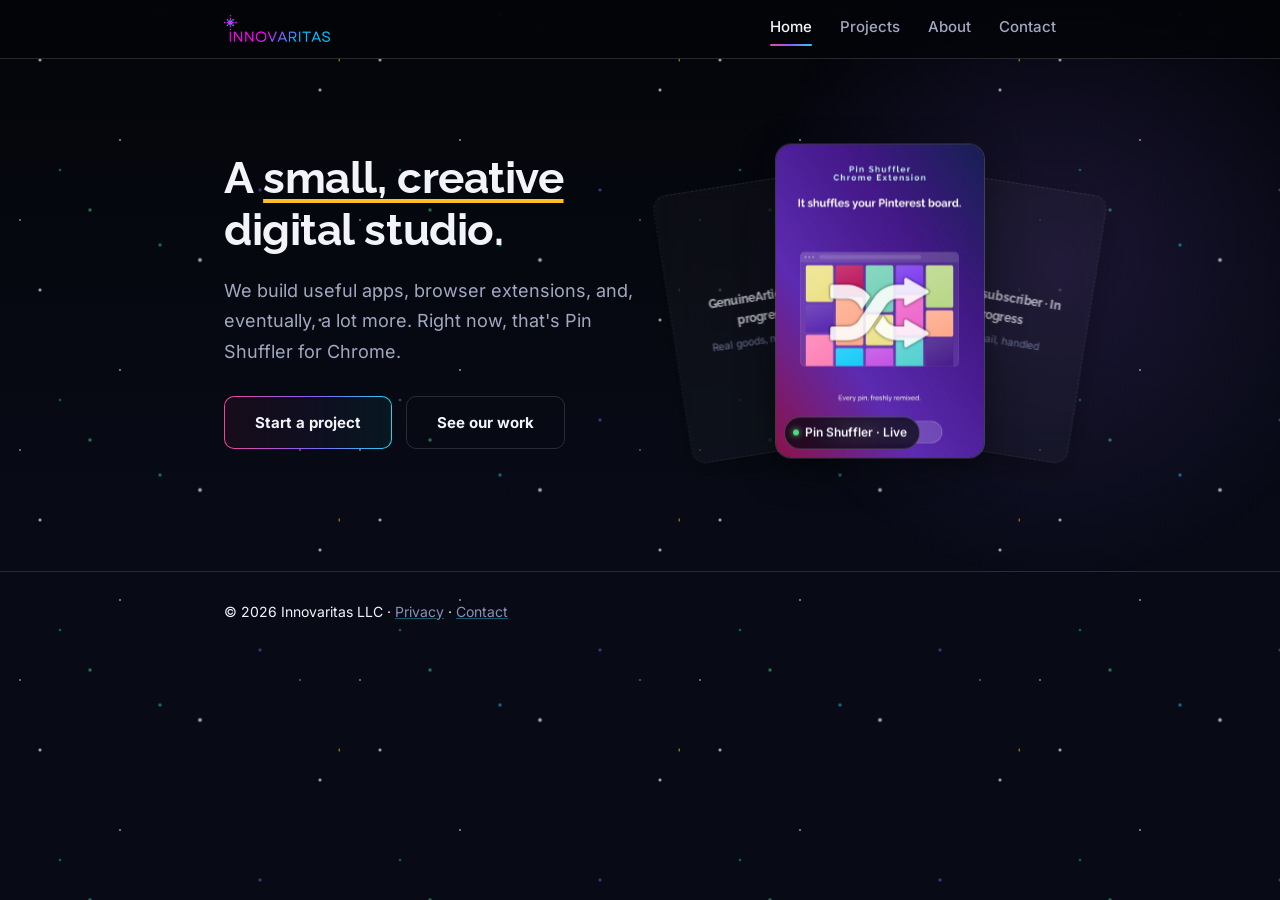
==== commit ca95f4e9: "Update logo and favicons with rebuilt sparkle - Replace logo.png (832x216), favicon.png, favicon-32." ====
--- a/index.html
+++ b/index.html
@@ -5,10 +5,10 @@
   <meta name="viewport" content="width=device-width, initial-scale=1.0" />
   <meta name="description" content="Innovaritas is a small creative digital studio building apps, browser extensions, and more." />
   <title>Innovaritas</title>
-  <link rel="icon" href="/favicon.ico?v=2" sizes="16x16 32x32 48x48" />
-  <link rel="icon" type="image/png" href="/assets/favicon-32.png?v=2" sizes="32x32" />
-  <link rel="icon" type="image/png" href="/assets/favicon.png?v=2" sizes="512x512" />
-  <link rel="apple-touch-icon" href="/assets/apple-touch-icon.png?v=2" />
+  <link rel="icon" href="/favicon.ico?v=3" sizes="16x16 32x32 48x48" />
+  <link rel="icon" type="image/png" href="/assets/favicon-32.png?v=3" sizes="32x32" />
+  <link rel="icon" type="image/png" href="/assets/favicon.png?v=3" sizes="512x512" />
+  <link rel="apple-touch-icon" href="/assets/apple-touch-icon.png?v=3" />
   <link rel="stylesheet" href="/assets/style.css" />
 </head>
 <body>
@@ -17,7 +17,7 @@
 
   <header class="site-header">
     <div class="wrap">
-      <a class="logo" href="/"><img src="/assets/logo.png" alt="Innovaritas" /></a>
+      <a class="logo" href="/"><img src="/assets/logo.png?v=3" alt="Innovaritas" /></a>
       <nav class="site-nav">
         <a href="/" class="active" aria-current="page">Home</a>
         <a href="/projects.html">Projects</a>
--- a/assets/style.css
+++ b/assets/style.css
@@ -236,10 +236,13 @@
 .logo {
   display: flex;
   align-items: center;
+  /* Keeps the header the same height now that logo.png is taller (the
+     extra height is the sparkle, which may overhang slightly). */
+  height: 26px;
 }
 
 .logo img {
-  height: 26px;
+  height: 27.4px;
   width: auto;
   display: block;
 }
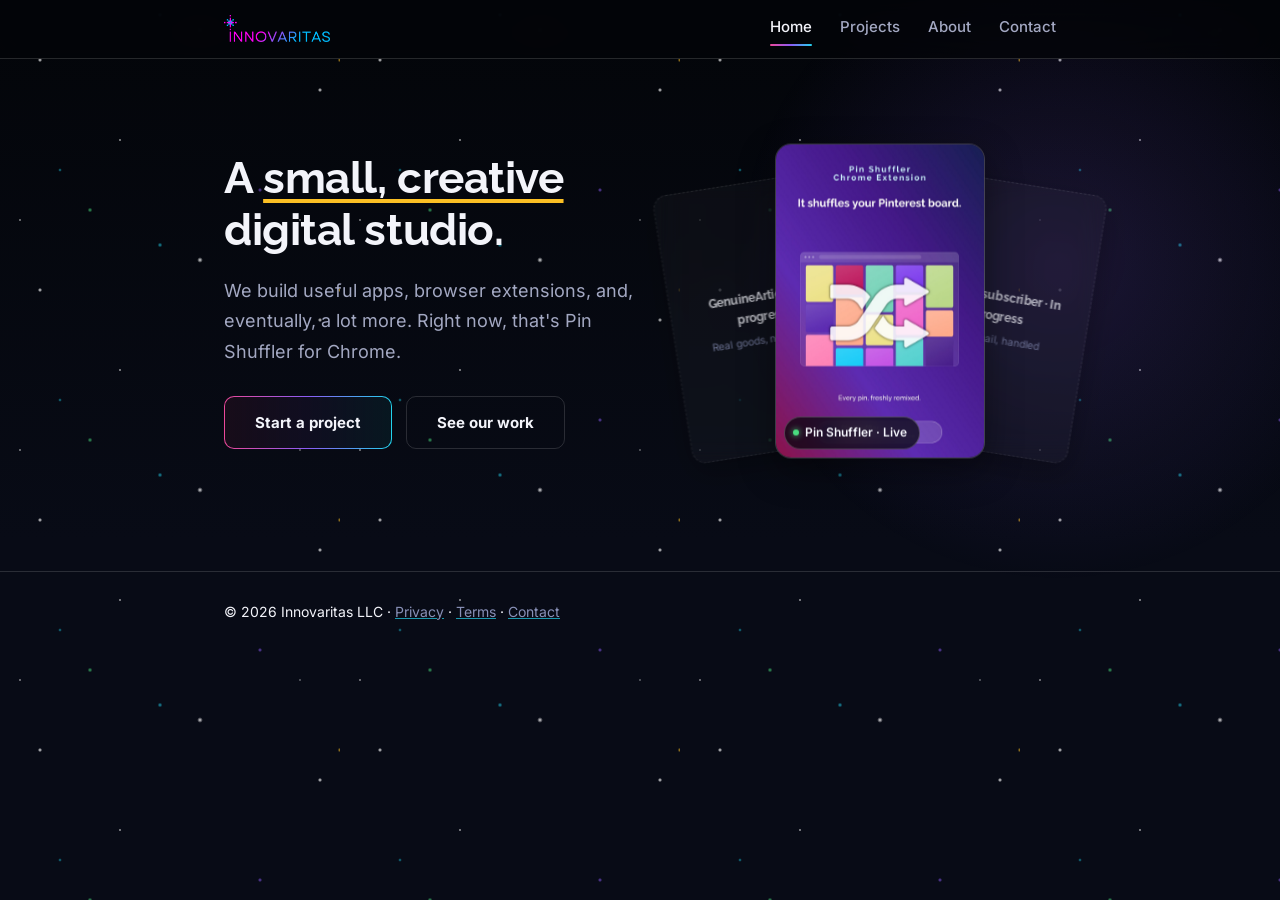
==== commit efe1a1ee: "Initial commit: Innovaritas website Co-Authored-By: Claude Sonnet 5.5 <noreply@anthropic.com>" ====
--- a/index.html
+++ b/index.html
@@ -63,7 +63,7 @@
 
   <footer class="site-footer">
     <div class="wrap">
-      <p>© 2026 Innovaritas LLC · <a href="/privacy/">Privacy</a> · <a href="/contact.html">Contact</a></p>
+      <p>© 2026 Innovaritas LLC · <a href="/privacy/">Privacy</a> · <a href="/terms/">Terms</a> · <a href="/contact.html">Contact</a></p>
     </div>
   </footer>
 
--- a/assets/style.css
+++ b/assets/style.css
@@ -333,7 +333,7 @@
 
 a {
   color: var(--cyan);
-  text-decoration-color: rgba(34, 211, 238, 0.4);
+  text-decoration-color: rgba(34, 211, 238, 0.7);
 }
 
 a:hover {
@@ -537,10 +537,17 @@
 
 .policy li {
   margin-bottom: 10px;
-  color: var(--text);
-}
-
-.policy h2:first-of-type {
+  color: var(--muted);
+}
+
+/* Bold lead-ins in list items stay bright so they still stand out. */
+.policy li strong {
+  color: var(--text);
+}
+
+/* Tight spacing only when a section heading sits directly under the page
+   title. After an intro paragraph, headings keep their normal spacing. */
+.policy h1 + h2 {
   margin-top: 8px;
 }
 
@@ -932,3 +939,13 @@
   color: var(--text);
   text-decoration: underline;
 }
+
+/* ---------- Utility classes (replace inline styles so the CSP can drop 'unsafe-inline') ---------- */
+
+.h1-compact {
+  font-size: 28px;
+}
+
+.no-bottom-margin {
+  margin-bottom: 0;
+}
